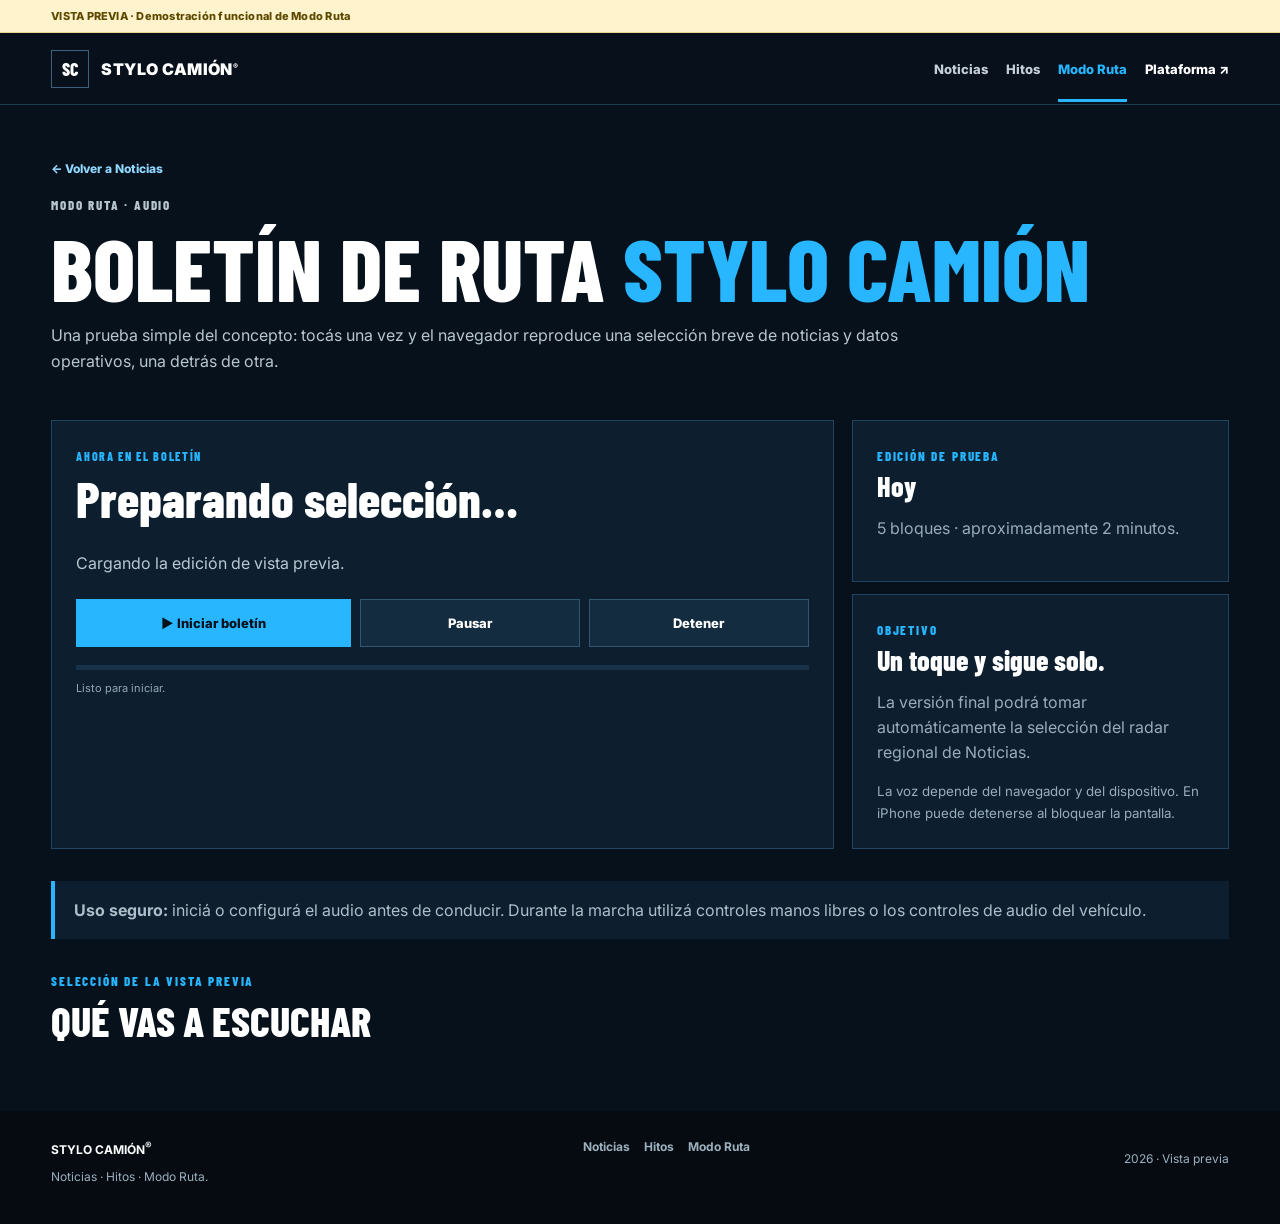
==== boletin.html @ 93ed9109 "Agregar vista previa funcional de Modo Ruta" ====
<!doctype html>
<html lang="es">
<head>
  <meta charset="utf-8">
  <meta name="viewport" content="width=device-width,initial-scale=1">
  <meta name="description" content="Vista previa del Modo Ruta de Stylo Camión Noticias.">
  <title>Modo Ruta · Stylo Camión® Noticias</title>
  <link rel="preconnect" href="https://fonts.googleapis.com">
  <link rel="preconnect" href="https://fonts.gstatic.com" crossorigin>
  <link href="https://fonts.googleapis.com/css2?family=Barlow+Condensed:wght@600;700;800&family=Inter:wght@400;500;600;700&display=swap" rel="stylesheet">
  <link rel="stylesheet" href="styles.css">
</head>
<body class="route-page">
  <div class="preview-note">VISTA PREVIA · Demostración funcional de Modo Ruta</div>
  <header class="topbar">
    <a class="brand" href="https://stylocamion.com/"><span class="brand-mark">SC</span><span>STYLO CAMIÓN<sup>®</sup></span></a>
    <nav class="menu" aria-label="Navegación de Noticias">
      <a href="index.html">Noticias</a>
      <a href="hitos.html">Hitos</a>
      <a href="boletin.html" class="active">Modo Ruta</a>
      <a class="menu-home" href="https://stylocamion.com/">Plataforma ↗</a>
    </nav>
  </header>

  <main>
    <section class="route-hero">
      <a class="back-link" href="index.html">← Volver a Noticias</a>
      <p class="eyebrow" style="margin-top:18px">MODO RUTA · AUDIO</p>
      <h1>Boletín de Ruta <span>Stylo Camión</span></h1>
      <p>Una prueba simple del concepto: tocás una vez y el navegador reproduce una selección breve de noticias y datos operativos, una detrás de otra.</p>
    </section>

    <section class="route-player" aria-label="Reproductor de Modo Ruta">
      <div class="route-console">
        <span class="route-now-label">AHORA EN EL BOLETÍN</span>
        <h2 class="route-now" id="routeNow">Preparando selección…</h2>
        <div class="route-meta" id="routeMeta"></div>
        <p class="route-summary" id="routeSummary">Cargando la edición de vista previa.</p>
        <div class="route-controls">
          <button type="button" class="route-primary" id="routePlay">▶ Iniciar boletín</button>
          <button type="button" id="routePause">Pausar</button>
          <button type="button" id="routeStop">Detener</button>
        </div>
        <div class="route-progress"><span id="routeProgress"></span></div>
        <div class="route-status" id="routeStatus">Listo para iniciar.</div>
      </div>

      <aside class="route-side">
        <section class="route-card">
          <span class="eyebrow">EDICIÓN DE PRUEBA</span>
          <strong id="routeEdition">Hoy</strong>
          <p id="routeDuration">5 bloques · aproximadamente 2 minutos.</p>
        </section>
        <section class="route-card">
          <span class="eyebrow">OBJETIVO</span>
          <strong>Un toque y sigue solo.</strong>
          <p>La versión final podrá tomar automáticamente la selección del radar regional de Noticias.</p>
          <small>La voz depende del navegador y del dispositivo. En iPhone puede detenerse al bloquear la pantalla.</small>
        </section>
      </aside>
    </section>

    <section class="route-safety">
      <div class="route-safety-inner"><strong>Uso seguro:</strong> iniciá o configurá el audio antes de conducir. Durante la marcha utilizá controles manos libres o los controles de audio del vehículo.</div>
    </section>

    <section class="route-playlist">
      <p class="eyebrow">SELECCIÓN DE LA VISTA PREVIA</p>
      <h2>Qué vas a escuchar</h2>
      <div class="route-list" id="routeList"></div>
    </section>
  </main>

  <footer>
    <div><strong>STYLO CAMIÓN<sup>®</sup></strong><p>Noticias · Hitos · Modo Ruta.</p></div>
    <div class="footer-links"><a href="index.html">Noticias</a><a href="hitos.html">Hitos</a><a href="boletin.html">Modo Ruta</a></div>
    <p>2026 · Vista previa</p>
  </footer>
  <script src="boletin.js"></script>
</body>
</html>
---- styles.css ----
:root{--ink:#08111b;--ink2:#102b42;--blue:#27b6ff;--paper:#f4f6f8;--line:#dce4e9;--muted:#61727e;--white:#fff}*{box-sizing:border-box}html{scroll-behavior:smooth}body{margin:0;font-family:Inter,Arial,sans-serif;background:var(--paper);color:#101820}.preview-note{padding:9px 4vw;background:#fff3cd;color:#5d4a00;border-bottom:1px solid #e9d68b;font-size:11px;font-weight:800;letter-spacing:.02em}.topbar{min-height:72px;padding:0 4vw;background:var(--ink);color:#fff;display:flex;align-items:center;justify-content:space-between;gap:24px;position:sticky;top:0;z-index:20;border-bottom:1px solid #1f3c52}.brand{display:flex;align-items:center;gap:12px;color:#fff;text-decoration:none;font-weight:900;letter-spacing:.03em;white-space:nowrap}.brand-mark{display:grid;place-items:center;width:38px;height:38px;border:1px solid #3b617b;font:800 18px 'Barlow Condensed',Arial}.brand sup{font-size:.48em}.menu{display:flex;gap:18px;align-items:center;white-space:nowrap}.menu a{color:#c4d0d9;text-decoration:none;font-size:13px;font-weight:800;padding:26px 0 22px;border-bottom:3px solid transparent}.menu a.active,.menu a:hover{color:var(--blue);border-bottom-color:var(--blue)}.menu .menu-home{color:#fff}.hero{padding:64px 4vw 48px;background:linear-gradient(135deg,var(--ink),var(--ink2));color:#fff;display:grid;grid-template-columns:minmax(0,1.4fr) minmax(280px,.6fr);gap:30px}.eyebrow{margin:0 0 10px;color:var(--blue);font:800 13px 'Barlow Condensed',Arial;letter-spacing:.14em}.hero h1,.milestone-hero h1{margin:0;font:800 clamp(50px,7vw,86px)/.92 'Barlow Condensed',Arial;text-transform:uppercase;max-width:1000px}.hero h1 span,.milestone-hero h1 span{color:var(--blue)}.hero .deck,.milestone-hero .deck{font-size:17px;line-height:1.65;color:#bdcad4;max-width:850px}.status{align-self:end;padding:22px;border:1px solid #31536d;background:#0b1b28}.status small{display:block;color:#8ca2b3;font-size:10px;font-weight:800;letter-spacing:.12em}.status strong{display:block;margin-top:8px;color:#fff;line-height:1.4}.status span{display:block;margin-top:9px;color:#95a9b7;font-size:12px;line-height:1.5}.trust{display:grid;grid-template-columns:repeat(4,1fr);background:#fff;border-bottom:1px solid var(--line)}.trust span{padding:16px 4vw;border-right:1px solid var(--line);font-size:12px}.trust b{color:var(--blue);margin-right:6px}.section{margin:28px 4vw}.section-head{display:flex;justify-content:space-between;gap:24px;align-items:end;margin-bottom:17px}.section-title{font:800 clamp(34px,4vw,52px)/.98 'Barlow Condensed',Arial;text-transform:uppercase;margin:0}.section-note{font-size:10px;font-weight:800;letter-spacing:.12em;color:#7a8a95;border:1px solid var(--line);padding:8px 10px;background:#fff}.radar-grid{display:grid;grid-template-columns:1.35fr 1fr 1fr;gap:14px}.radar-card{background:#fff;border:1px solid var(--line);padding:24px;min-height:250px;display:flex;flex-direction:column}.lead-card{background:linear-gradient(155deg,#0a1620,#102b42);color:#fff;border-color:#24445c}.radar-meta{display:flex;justify-content:space-between;gap:12px;font-size:10px;font-weight:800;letter-spacing:.08em;color:#7d8e99}.lead-card .radar-meta{color:#8ab7d1}.radar-card h3{font:800 clamp(30px,3.2vw,44px)/.98 'Barlow Condensed',Arial;margin:16px 0 12px}.radar-card p{margin:auto 0 0;color:var(--muted);font-size:13px;line-height:1.6}.lead-card p{color:#adc0cd}.route{padding:30px;background:linear-gradient(135deg,#07111b,#12344e);color:#fff;display:grid;grid-template-columns:1.4fr .6fr;gap:24px;align-items:center}.route h2{font:800 clamp(34px,4vw,52px)/.98 'Barlow Condensed',Arial;text-transform:uppercase;margin:0}.route p{color:#b9c8d3;line-height:1.6}.route-action{display:flex;flex-direction:column;gap:10px}.route-action small{color:#8ea4b4;font-size:11px;line-height:1.45}.button{display:inline-block;padding:13px 16px;background:var(--ink);color:#fff;text-decoration:none;font-weight:800;font-size:13px}.button.blue{background:var(--blue);color:#06111a}.button.secondary{background:#fff;color:var(--ink);border:1px solid #cbd6de}.tools{display:grid;grid-template-columns:repeat(3,1fr);gap:12px}.tool{background:#fff;border:1px solid var(--line);padding:21px;text-decoration:none;color:inherit;transition:transform .15s ease,border-color .15s ease}.tool:hover{transform:translateY(-2px);border-color:#9dcde6}.tool small{color:#7a8c98;font-weight:800}.tool strong{display:block;font:800 28px 'Barlow Condensed',Arial;margin:8px 0}.tool p{color:var(--muted);line-height:1.5;font-size:13px}.tool>span{display:block;margin-top:18px;color:#0b76ad;font-size:12px;font-weight:800}.interview{display:grid;grid-template-columns:1fr 1fr;background:#fff;border:1px solid var(--line);overflow:hidden}.interview-media{display:block;min-height:340px}.interview img{width:100%;height:100%;min-height:340px;object-fit:cover;display:block}.copy{padding:30px}.copy h2{font:800 clamp(36px,4vw,54px)/.98 'Barlow Condensed',Arial;margin:0 0 14px}.copy p{color:#52636f;line-height:1.65}.promo{display:grid;grid-template-columns:1fr auto;gap:22px;align-items:center;padding:26px;background:#fff;border:1px solid var(--line);border-left:4px solid var(--blue)}.promo h2{font:800 clamp(30px,3vw,44px)/1 'Barlow Condensed',Arial;margin:0}.promo p:not(.eyebrow){color:#60717d}.milestone-hero{padding:64px 4vw 46px;background:linear-gradient(135deg,var(--ink),var(--ink2));color:#fff}.history{padding:26px 4vw;display:grid;gap:18px}.history-card{display:grid;grid-template-columns:minmax(280px,.75fr) minmax(0,1.25fr);background:#fff;border:1px solid var(--line);overflow:hidden}.history-visual{min-height:300px;display:flex;flex-direction:column;justify-content:center;align-items:flex-start;padding:36px;background:linear-gradient(135deg,#0a1521,#173650);color:#fff;text-decoration:none}.history-visual span{font:800 clamp(40px,6vw,76px)/.9 'Barlow Condensed',Arial}.history-visual strong{font:800 clamp(58px,8vw,104px)/.8 'Barlow Condensed',Arial;color:var(--blue)}.history-visual small{margin-top:14px;letter-spacing:.14em}.history-visual.photo{padding:0}.history-visual.photo img{width:100%;height:100%;min-height:300px;object-fit:cover}.history-copy{padding:30px}.date{font:800 13px 'Barlow Condensed',Arial;letter-spacing:.14em;color:#6f818d}.history-copy h2{font:800 clamp(36px,4vw,54px)/.98 'Barlow Condensed',Arial;margin:8px 0 14px}.history-copy p{color:#52636f;line-height:1.65}.history-links{display:flex;gap:10px;flex-wrap:wrap;margin-top:18px}.closing{margin:0 4vw 44px;padding:30px;background:var(--ink);color:#fff}.closing h2{font:800 clamp(38px,4vw,58px)/.95 'Barlow Condensed',Arial;text-transform:uppercase;margin:0}.closing p{color:#afbdc8;line-height:1.6;max-width:900px}.route-page{background:#07111b;color:#fff;min-height:100vh}.route-hero{padding:52px 4vw 30px;max-width:1300px;margin:0 auto}.route-hero h1{font:800 clamp(52px,8vw,88px)/.9 'Barlow Condensed',Arial;text-transform:uppercase;margin:12px 0}.route-hero h1 span{color:var(--blue)}.route-hero p{color:#b8c6d0;line-height:1.6;max-width:850px}.back-link{color:#8fd7ff;text-decoration:none;font-size:12px;font-weight:800}.route-player{max-width:1300px;margin:0 auto;padding:0 4vw 32px;display:grid;grid-template-columns:minmax(0,1.35fr) minmax(280px,.65fr);gap:18px}.route-console,.route-card{background:#0d1f2e;border:1px solid #21445f;padding:24px}.route-now-label{color:var(--blue);font:800 12px 'Barlow Condensed',Arial;letter-spacing:.14em}.route-now{font:800 clamp(34px,4vw,50px)/1 'Barlow Condensed',Arial;margin:8px 0 12px}.route-summary{color:#b9c8d3;line-height:1.6}.route-meta{display:flex;gap:10px;flex-wrap:wrap;color:#8da4b4;font-size:11px}.route-controls{display:grid;grid-template-columns:1.25fr 1fr 1fr;gap:9px;margin-top:22px}.route-controls button{border:1px solid #315773;background:#142c3f;color:#fff;padding:15px 13px;font:800 13px Inter;cursor:pointer}.route-controls .route-primary{background:var(--blue);color:#06111a;border-color:var(--blue)}.route-controls button:disabled{opacity:.45;cursor:not-allowed}.route-progress{height:5px;background:#173248;margin-top:18px;overflow:hidden}.route-progress span{display:block;height:100%;width:0;background:var(--blue);transition:width .25s}.route-status{margin-top:11px;color:#91a7b6;font-size:11px}.route-side{display:grid;gap:12px}.route-card strong{display:block;font:800 28px/1 'Barlow Condensed',Arial;margin:7px 0}.route-card p,.route-card small{color:#98acba;line-height:1.55}.route-safety{max-width:1300px;margin:0 auto 34px;padding:0 4vw}.route-safety-inner{border-left:4px solid var(--blue);background:#0d1f2e;padding:17px 19px;color:#aebdca;line-height:1.55}.route-playlist{max-width:1300px;margin:0 auto;padding:0 4vw 56px}.route-playlist h2{font:800 42px/1 'Barlow Condensed',Arial;text-transform:uppercase;margin:0 0 14px}.route-list{display:grid;gap:10px}.route-item{display:grid;grid-template-columns:46px minmax(0,1fr);gap:14px;background:#0b1b29;border:1px solid #1c3a50;padding:15px}.route-item.active{border-color:var(--blue);background:#10283a}.route-number{font:800 26px 'Barlow Condensed',Arial;color:var(--blue)}.route-item h3{font:800 24px/1.05 'Barlow Condensed',Arial;margin:0}.route-item .meta{margin-top:6px;color:#8096a7;font-size:11px}footer{padding:28px 4vw;background:#050b11;color:#9db0be;display:flex;justify-content:space-between;align-items:flex-start;gap:20px;font-size:12px}footer strong{color:#fff}.footer-links{display:flex;gap:14px}.footer-links a{color:#9db0be;text-decoration:none;font-weight:700}.footer-links a:hover{color:var(--blue)}@media(max-width:900px){.hero,.route,.interview,.history-card,.route-player{grid-template-columns:1fr}.radar-grid{grid-template-columns:1fr 1fr}.lead-card{grid-column:1/-1}.trust{grid-template-columns:1fr 1fr}.tools{grid-template-columns:1fr}.promo{grid-template-columns:1fr}.history-visual{min-height:220px}.interview img{min-height:260px}.topbar{align-items:flex-start;flex-direction:column;padding-top:14px;padding-bottom:0;gap:8px}.menu{width:100%;overflow-x:auto;gap:18px;-webkit-overflow-scrolling:touch}.menu a{padding:12px 0 13px}.section-head{align-items:flex-start;flex-direction:column;gap:10px}}@media(max-width:600px){.hero,.milestone-hero{padding-top:40px}.hero h1,.milestone-hero h1{font-size:51px}.hero .deck{font-size:15px}.trust{grid-template-columns:1fr}.trust span{padding:13px 4vw}.section{margin-top:18px}.radar-grid{grid-template-columns:1fr}.lead-card{grid-column:auto}.radar-card{min-height:0}.copy,.history-copy{padding:22px}.history-links{flex-direction:column}.button{text-align:center}.route-controls{grid-template-columns:1fr}.route-action .button{width:100%}footer{flex-direction:column}.footer-links{flex-wrap:wrap}.preview-note{font-size:10px}}
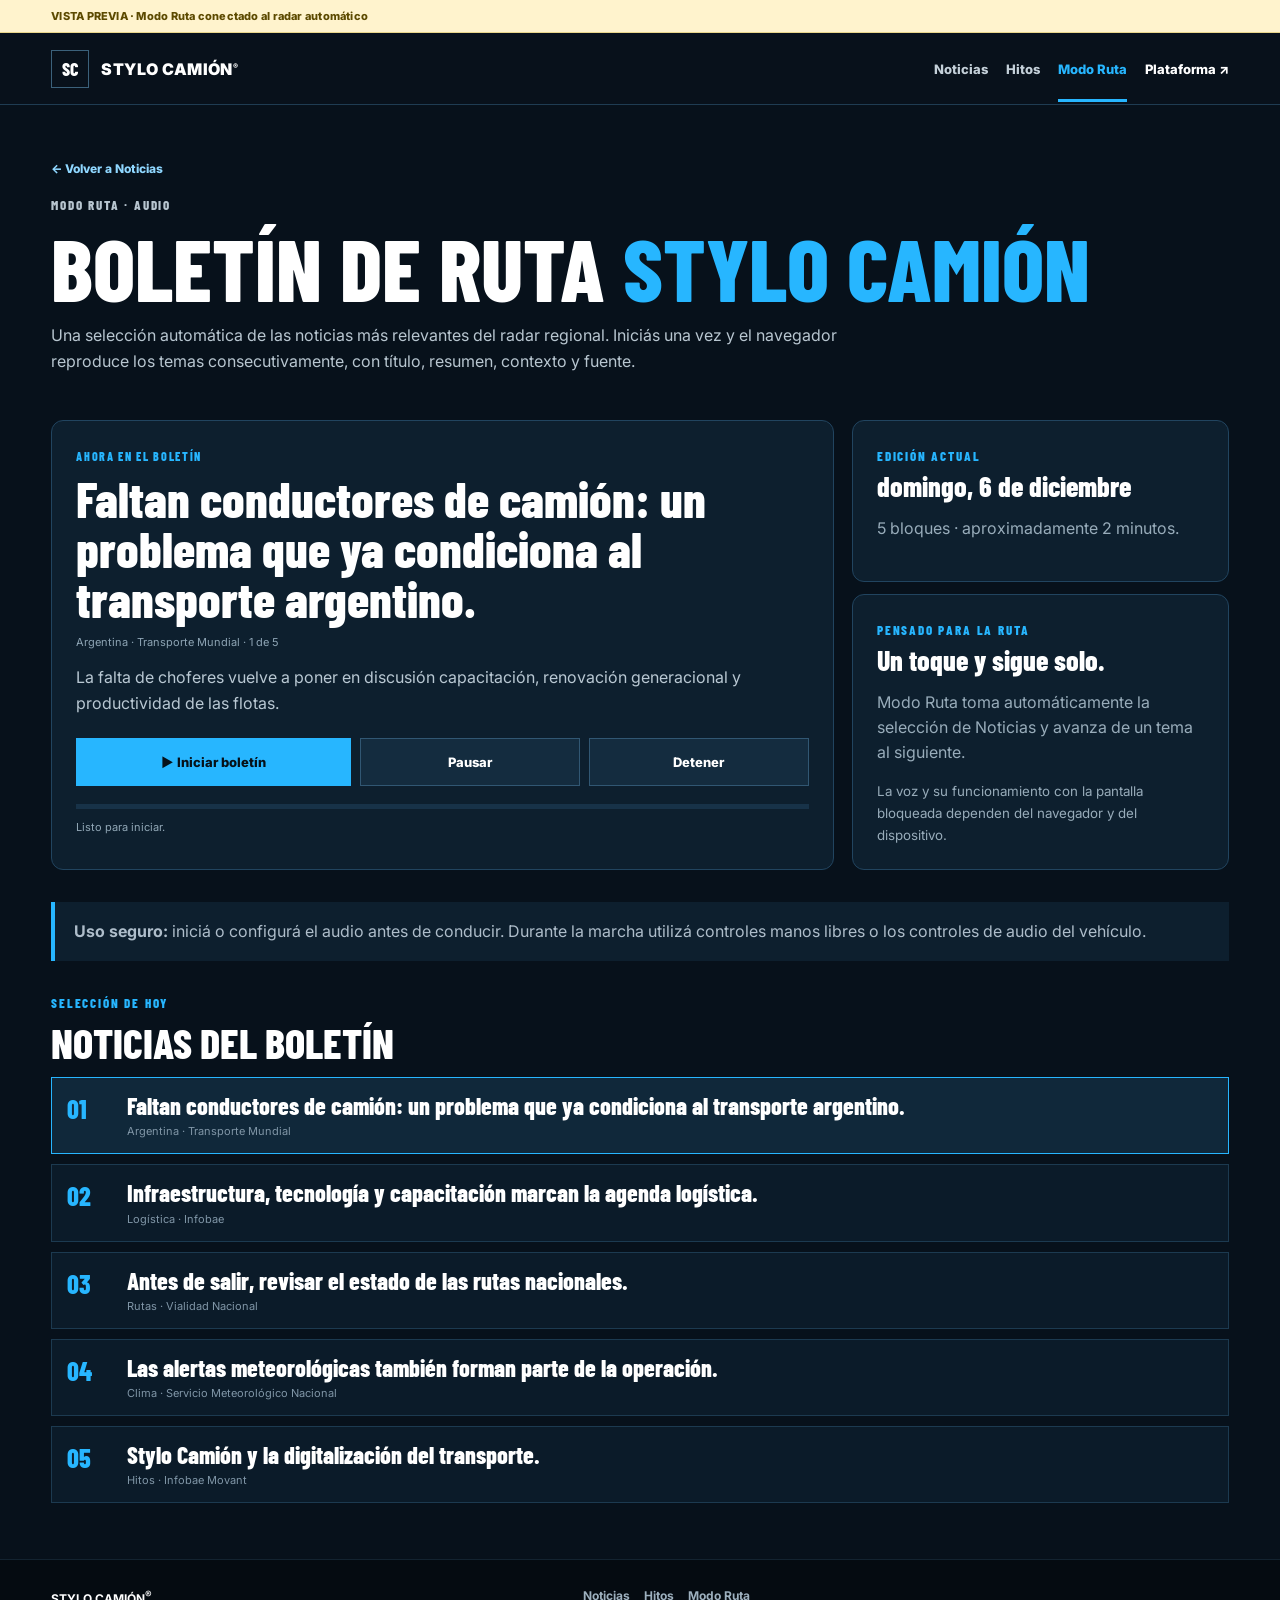
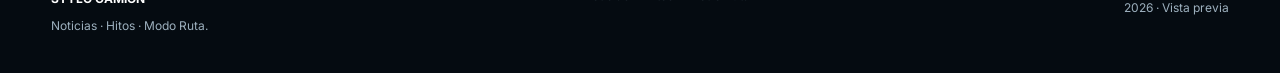
==== commit cefaa38a: "Pulir Modo Ruta y alinear con feed automático" ====
--- a/boletin.html
+++ b/boletin.html
@@ -3,15 +3,17 @@
 <head>
   <meta charset="utf-8">
   <meta name="viewport" content="width=device-width,initial-scale=1">
-  <meta name="description" content="Vista previa del Modo Ruta de Stylo Camión Noticias.">
+  <meta name="description" content="Modo Ruta de Stylo Camión Noticias: selección automática de noticias del transporte para escuchar en formato continuo.">
+  <meta name="theme-color" content="#07111b">
   <title>Modo Ruta · Stylo Camión® Noticias</title>
   <link rel="preconnect" href="https://fonts.googleapis.com">
   <link rel="preconnect" href="https://fonts.gstatic.com" crossorigin>
   <link href="https://fonts.googleapis.com/css2?family=Barlow+Condensed:wght@600;700;800&family=Inter:wght@400;500;600;700&display=swap" rel="stylesheet">
   <link rel="stylesheet" href="styles.css">
+  <link rel="stylesheet" href="polish.css">
 </head>
 <body class="route-page">
-  <div class="preview-note">VISTA PREVIA · Demostración funcional de Modo Ruta</div>
+  <div class="preview-note">VISTA PREVIA · Modo Ruta conectado al radar automático</div>
   <header class="topbar">
     <a class="brand" href="https://stylocamion.com/"><span class="brand-mark">SC</span><span>STYLO CAMIÓN<sup>®</sup></span></a>
     <nav class="menu" aria-label="Navegación de Noticias">
@@ -27,7 +29,7 @@
       <a class="back-link" href="index.html">← Volver a Noticias</a>
       <p class="eyebrow" style="margin-top:18px">MODO RUTA · AUDIO</p>
       <h1>Boletín de Ruta <span>Stylo Camión</span></h1>
-      <p>Una prueba simple del concepto: tocás una vez y el navegador reproduce una selección breve de noticias y datos operativos, una detrás de otra.</p>
+      <p>Una selección automática de las noticias más relevantes del radar regional. Iniciás una vez y el navegador reproduce los temas consecutivamente, con título, resumen, contexto y fuente.</p>
     </section>
 
     <section class="route-player" aria-label="Reproductor de Modo Ruta">
@@ -35,27 +37,27 @@
         <span class="route-now-label">AHORA EN EL BOLETÍN</span>
         <h2 class="route-now" id="routeNow">Preparando selección…</h2>
         <div class="route-meta" id="routeMeta"></div>
-        <p class="route-summary" id="routeSummary">Cargando la edición de vista previa.</p>
+        <p class="route-summary" id="routeSummary">Cargando la edición actual del radar regional.</p>
         <div class="route-controls">
           <button type="button" class="route-primary" id="routePlay">▶ Iniciar boletín</button>
           <button type="button" id="routePause">Pausar</button>
           <button type="button" id="routeStop">Detener</button>
         </div>
-        <div class="route-progress"><span id="routeProgress"></span></div>
-        <div class="route-status" id="routeStatus">Listo para iniciar.</div>
+        <div class="route-progress" aria-hidden="true"><span id="routeProgress"></span></div>
+        <div class="route-status" id="routeStatus" aria-live="polite">Listo para iniciar.</div>
       </div>
 
       <aside class="route-side">
         <section class="route-card">
-          <span class="eyebrow">EDICIÓN DE PRUEBA</span>
-          <strong id="routeEdition">Hoy</strong>
-          <p id="routeDuration">5 bloques · aproximadamente 2 minutos.</p>
+          <span class="eyebrow">EDICIÓN ACTUAL</span>
+          <strong id="routeEdition">Cargando…</strong>
+          <p id="routeDuration">Calculando duración aproximada.</p>
         </section>
         <section class="route-card">
-          <span class="eyebrow">OBJETIVO</span>
+          <span class="eyebrow">PENSADO PARA LA RUTA</span>
           <strong>Un toque y sigue solo.</strong>
-          <p>La versión final podrá tomar automáticamente la selección del radar regional de Noticias.</p>
-          <small>La voz depende del navegador y del dispositivo. En iPhone puede detenerse al bloquear la pantalla.</small>
+          <p>Modo Ruta toma automáticamente la selección de Noticias y avanza de un tema al siguiente.</p>
+          <small>La voz y su funcionamiento con la pantalla bloqueada dependen del navegador y del dispositivo.</small>
         </section>
       </aside>
     </section>
@@ -65,9 +67,9 @@
     </section>
 
     <section class="route-playlist">
-      <p class="eyebrow">SELECCIÓN DE LA VISTA PREVIA</p>
-      <h2>Qué vas a escuchar</h2>
-      <div class="route-list" id="routeList"></div>
+      <p class="eyebrow">SELECCIÓN DE HOY</p>
+      <h2>Noticias del boletín</h2>
+      <div class="route-list" id="routeList"><div class="route-loading">Cargando selección…</div></div>
     </section>
   </main>
 
--- a/styles.css
+++ b/styles.css
@@ -1 +1 @@
-:root{--ink:#08111b;--ink2:#102b42;--blue:#27b6ff;--paper:#f4f6f8;--line:#dce4e9;--muted:#61727e;--white:#fff}*{box-sizing:border-box}html{scroll-behavior:smooth}body{margin:0;font-family:Inter,Arial,sans-serif;background:var(--paper);color:#101820}.preview-note{padding:9px 4vw;background:#fff3cd;color:#5d4a00;border-bottom:1px solid #e9d68b;font-size:11px;font-weight:800;letter-spacing:.02em}.topbar{min-height:72px;padding:0 4vw;background:var(--ink);color:#fff;display:flex;align-items:center;justify-content:space-between;gap:24px;position:sticky;top:0;z-index:20;border-bottom:1px solid #1f3c52}.brand{display:flex;align-items:center;gap:12px;color:#fff;text-decoration:none;font-weight:900;letter-spacing:.03em;white-space:nowrap}.brand-mark{display:grid;place-items:center;width:38px;height:38px;border:1px solid #3b617b;font:800 18px 'Barlow Condensed',Arial}.brand sup{font-size:.48em}.menu{display:flex;gap:18px;align-items:center;white-space:nowrap}.menu a{color:#c4d0d9;text-decoration:none;font-size:13px;font-weight:800;padding:26px 0 22px;border-bottom:3px solid transparent}.menu a.active,.menu a:hover{color:var(--blue);border-bottom-color:var(--blue)}.menu .menu-home{color:#fff}.hero{padding:64px 4vw 48px;background:linear-gradient(135deg,var(--ink),var(--ink2));color:#fff;display:grid;grid-template-columns:minmax(0,1.4fr) minmax(280px,.6fr);gap:30px}.eyebrow{margin:0 0 10px;color:var(--blue);font:800 13px 'Barlow Condensed',Arial;letter-spacing:.14em}.hero h1,.milestone-hero h1{margin:0;font:800 clamp(50px,7vw,86px)/.92 'Barlow Condensed',Arial;text-transform:uppercase;max-width:1000px}.hero h1 span,.milestone-hero h1 span{color:var(--blue)}.hero .deck,.milestone-hero .deck{font-size:17px;line-height:1.65;color:#bdcad4;max-width:850px}.status{align-self:end;padding:22px;border:1px solid #31536d;background:#0b1b28}.status small{display:block;color:#8ca2b3;font-size:10px;font-weight:800;letter-spacing:.12em}.status strong{display:block;margin-top:8px;color:#fff;line-height:1.4}.status span{display:block;margin-top:9px;color:#95a9b7;font-size:12px;line-height:1.5}.trust{display:grid;grid-template-columns:repeat(4,1fr);background:#fff;border-bottom:1px solid var(--line)}.trust span{padding:16px 4vw;border-right:1px solid var(--line);font-size:12px}.trust b{color:var(--blue);margin-right:6px}.section{margin:28px 4vw}.section-head{display:flex;justify-content:space-between;gap:24px;align-items:end;margin-bottom:17px}.section-title{font:800 clamp(34px,4vw,52px)/.98 'Barlow Condensed',Arial;text-transform:uppercase;margin:0}.section-note{font-size:10px;font-weight:800;letter-spacing:.12em;color:#7a8a95;border:1px solid var(--line);padding:8px 10px;background:#fff}.radar-grid{display:grid;grid-template-columns:1.35fr 1fr 1fr;gap:14px}.radar-card{background:#fff;border:1px solid var(--line);padding:24px;min-height:250px;display:flex;flex-direction:column}.lead-card{background:linear-gradient(155deg,#0a1620,#102b42);color:#fff;border-color:#24445c}.radar-meta{display:flex;justify-content:space-between;gap:12px;font-size:10px;font-weight:800;letter-spacing:.08em;color:#7d8e99}.lead-card .radar-meta{color:#8ab7d1}.radar-card h3{font:800 clamp(30px,3.2vw,44px)/.98 'Barlow Condensed',Arial;margin:16px 0 12px}.radar-card p{margin:auto 0 0;color:var(--muted);font-size:13px;line-height:1.6}.lead-card p{color:#adc0cd}.route{padding:30px;background:linear-gradient(135deg,#07111b,#12344e);color:#fff;display:grid;grid-template-columns:1.4fr .6fr;gap:24px;align-items:center}.route h2{font:800 clamp(34px,4vw,52px)/.98 'Barlow Condensed',Arial;text-transform:uppercase;margin:0}.route p{color:#b9c8d3;line-height:1.6}.route-action{display:flex;flex-direction:column;gap:10px}.route-action small{color:#8ea4b4;font-size:11px;line-height:1.45}.button{display:inline-block;padding:13px 16px;background:var(--ink);color:#fff;text-decoration:none;font-weight:800;font-size:13px}.button.blue{background:var(--blue);color:#06111a}.button.secondary{background:#fff;color:var(--ink);border:1px solid #cbd6de}.tools{display:grid;grid-template-columns:repeat(3,1fr);gap:12px}.tool{background:#fff;border:1px solid var(--line);padding:21px;text-decoration:none;color:inherit;transition:transform .15s ease,border-color .15s ease}.tool:hover{transform:translateY(-2px);border-color:#9dcde6}.tool small{color:#7a8c98;font-weight:800}.tool strong{display:block;font:800 28px 'Barlow Condensed',Arial;margin:8px 0}.tool p{color:var(--muted);line-height:1.5;font-size:13px}.tool>span{display:block;margin-top:18px;color:#0b76ad;font-size:12px;font-weight:800}.interview{display:grid;grid-template-columns:1fr 1fr;background:#fff;border:1px solid var(--line);overflow:hidden}.interview-media{display:block;min-height:340px}.interview img{width:100%;height:100%;min-height:340px;object-fit:cover;display:block}.copy{padding:30px}.copy h2{font:800 clamp(36px,4vw,54px)/.98 'Barlow Condensed',Arial;margin:0 0 14px}.copy p{color:#52636f;line-height:1.65}.promo{display:grid;grid-template-columns:1fr auto;gap:22px;align-items:center;padding:26px;background:#fff;border:1px solid var(--line);border-left:4px solid var(--blue)}.promo h2{font:800 clamp(30px,3vw,44px)/1 'Barlow Condensed',Arial;margin:0}.promo p:not(.eyebrow){color:#60717d}.milestone-hero{padding:64px 4vw 46px;background:linear-gradient(135deg,var(--ink),var(--ink2));color:#fff}.history{padding:26px 4vw;display:grid;gap:18px}.history-card{display:grid;grid-template-columns:minmax(280px,.75fr) minmax(0,1.25fr);background:#fff;border:1px solid var(--line);overflow:hidden}.history-visual{min-height:300px;display:flex;flex-direction:column;justify-content:center;align-items:flex-start;padding:36px;background:linear-gradient(135deg,#0a1521,#173650);color:#fff;text-decoration:none}.history-visual span{font:800 clamp(40px,6vw,76px)/.9 'Barlow Condensed',Arial}.history-visual strong{font:800 clamp(58px,8vw,104px)/.8 'Barlow Condensed',Arial;color:var(--blue)}.history-visual small{margin-top:14px;letter-spacing:.14em}.history-visual.photo{padding:0}.history-visual.photo img{width:100%;height:100%;min-height:300px;object-fit:cover}.history-copy{padding:30px}.date{font:800 13px 'Barlow Condensed',Arial;letter-spacing:.14em;color:#6f818d}.history-copy h2{font:800 clamp(36px,4vw,54px)/.98 'Barlow Condensed',Arial;margin:8px 0 14px}.history-copy p{color:#52636f;line-height:1.65}.history-links{display:flex;gap:10px;flex-wrap:wrap;margin-top:18px}.closing{margin:0 4vw 44px;padding:30px;background:var(--ink);color:#fff}.closing h2{font:800 clamp(38px,4vw,58px)/.95 'Barlow Condensed',Arial;text-transform:uppercase;margin:0}.closing p{color:#afbdc8;line-height:1.6;max-width:900px}.route-page{background:#07111b;color:#fff;min-height:100vh}.route-hero{padding:52px 4vw 30px;max-width:1300px;margin:0 auto}.route-hero h1{font:800 clamp(52px,8vw,88px)/.9 'Barlow Condensed',Arial;text-transform:uppercase;margin:12px 0}.route-hero h1 span{color:var(--blue)}.route-hero p{color:#b8c6d0;line-height:1.6;max-width:850px}.back-link{color:#8fd7ff;text-decoration:none;font-size:12px;font-weight:800}.route-player{max-width:1300px;margin:0 auto;padding:0 4vw 32px;display:grid;grid-template-columns:minmax(0,1.35fr) minmax(280px,.65fr);gap:18px}.route-console,.route-card{background:#0d1f2e;border:1px solid #21445f;padding:24px}.route-now-label{color:var(--blue);font:800 12px 'Barlow Condensed',Arial;letter-spacing:.14em}.route-now{font:800 clamp(34px,4vw,50px)/1 'Barlow Condensed',Arial;margin:8px 0 12px}.route-summary{color:#b9c8d3;line-height:1.6}.route-meta{display:flex;gap:10px;flex-wrap:wrap;color:#8da4b4;font-size:11px}.route-controls{display:grid;grid-template-columns:1.25fr 1fr 1fr;gap:9px;margin-top:22px}.route-controls button{border:1px solid #315773;background:#142c3f;color:#fff;padding:15px 13px;font:800 13px Inter;cursor:pointer}.route-controls .route-primary{background:var(--blue);color:#06111a;border-color:var(--blue)}.route-controls button:disabled{opacity:.45;cursor:not-allowed}.route-progress{height:5px;background:#173248;margin-top:18px;overflow:hidden}.route-progress span{display:block;height:100%;width:0;background:var(--blue);transition:width .25s}.route-status{margin-top:11px;color:#91a7b6;font-size:11px}.route-side{display:grid;gap:12px}.route-card strong{display:block;font:800 28px/1 'Barlow Condensed',Arial;margin:7px 0}.route-card p,.route-card small{color:#98acba;line-height:1.55}.route-safety{max-width:1300px;margin:0 auto 34px;padding:0 4vw}.route-safety-inner{border-left:4px solid var(--blue);background:#0d1f2e;padding:17px 19px;color:#aebdca;line-height:1.55}.route-playlist{max-width:1300px;margin:0 auto;padding:0 4vw 56px}.route-playlist h2{font:800 42px/1 'Barlow Condensed',Arial;text-transform:uppercase;margin:0 0 14px}.route-list{display:grid;gap:10px}.route-item{display:grid;grid-template-columns:46px minmax(0,1fr);gap:14px;background:#0b1b29;border:1px solid #1c3a50;padding:15px}.route-item.active{border-color:var(--blue);background:#10283a}.route-number{font:800 26px 'Barlow Condensed',Arial;color:var(--blue)}.route-item h3{font:800 24px/1.05 'Barlow Condensed',Arial;margin:0}.route-item .meta{margin-top:6px;color:#8096a7;font-size:11px}footer{padding:28px 4vw;background:#050b11;color:#9db0be;display:flex;justify-content:space-between;align-items:flex-start;gap:20px;font-size:12px}footer strong{color:#fff}.footer-links{display:flex;gap:14px}.footer-links a{color:#9db0be;text-decoration:none;font-weight:700}.footer-links a:hover{color:var(--blue)}@media(max-width:900px){.hero,.route,.interview,.history-card,.route-player{grid-template-columns:1fr}.radar-grid{grid-template-columns:1fr 1fr}.lead-card{grid-column:1/-1}.trust{grid-template-columns:1fr 1fr}.tools{grid-template-columns:1fr}.promo{grid-template-columns:1fr}.history-visual{min-height:220px}.interview img{min-height:260px}.topbar{align-items:flex-start;flex-direction:column;padding-top:14px;padding-bottom:0;gap:8px}.menu{width:100%;overflow-x:auto;gap:18px;-webkit-overflow-scrolling:touch}.menu a{padding:12px 0 13px}.section-head{align-items:flex-start;flex-direction:column;gap:10px}}@media(max-width:600px){.hero,.milestone-hero{padding-top:40px}.hero h1,.milestone-hero h1{font-size:51px}.hero .deck{font-size:15px}.trust{grid-template-columns:1fr}.trust span{padding:13px 4vw}.section{margin-top:18px}.radar-grid{grid-template-columns:1fr}.lead-card{grid-column:auto}.radar-card{min-height:0}.copy,.history-copy{padding:22px}.history-links{flex-direction:column}.button{text-align:center}.route-controls{grid-template-columns:1fr}.route-action .button{width:100%}footer{flex-direction:column}.footer-links{flex-wrap:wrap}.preview-note{font-size:10px}}+:root{--ink:#08111b;--ink2:#102b42;--blue:#27b6ff;--paper:#f4f6f8;--line:#dce4e9;--muted:#61727e;--white:#fff}*{box-sizing:border-box}html{scroll-behavior:smooth}body{margin:0;font-family:Inter,Arial,sans-serif;background:var(--paper);color:#101820}.preview-note{padding:9px 4vw;background:#fff3cd;color:#5d4a00;border-bottom:1px solid #e9d68b;font-size:11px;font-weight:800;letter-spacing:.02em}.topbar{min-height:72px;padding:0 4vw;background:var(--ink);color:#fff;display:flex;align-items:center;justify-content:space-between;gap:24px;position:sticky;top:0;z-index:20;border-bottom:1px solid #1f3c52}.brand{display:flex;align-items:center;gap:12px;color:#fff;text-decoration:none;font-weight:900;letter-spacing:.03em;white-space:nowrap}.brand-mark{display:grid;place-items:center;width:38px;height:38px;border:1px solid #3b617b;font:800 18px 'Barlow Condensed',Arial}.brand sup{font-size:.48em}.menu{display:flex;gap:18px;align-items:center;white-space:nowrap}.menu a{color:#c4d0d9;text-decoration:none;font-size:13px;font-weight:800;padding:26px 0 22px;border-bottom:3px solid transparent}.menu a.active,.menu a:hover{color:var(--blue);border-bottom-color:var(--blue)}.menu .menu-home{color:#fff}.hero{padding:64px 4vw 48px;background:linear-gradient(135deg,var(--ink),var(--ink2));color:#fff;display:grid;grid-template-columns:minmax(0,1.4fr) minmax(280px,.6fr);gap:30px}.eyebrow{margin:0 0 10px;color:var(--blue);font:800 13px 'Barlow Condensed',Arial;letter-spacing:.14em}.hero h1,.milestone-hero h1{margin:0;font:800 clamp(50px,7vw,86px)/.92 'Barlow Condensed',Arial;text-transform:uppercase;max-width:1000px}.hero h1 span,.milestone-hero h1 span{color:var(--blue)}.hero .deck,.milestone-hero .deck{font-size:17px;line-height:1.65;color:#bdcad4;max-width:850px}.status{align-self:end;padding:22px;border:1px solid #31536d;background:#0b1b28}.status small{display:block;color:#8ca2b3;font-size:10px;font-weight:800;letter-spacing:.12em}.status strong{display:block;margin-top:8px;color:#fff;line-height:1.4}.status span{display:block;margin-top:9px;color:#95a9b7;font-size:12px;line-height:1.5}.trust{display:grid;grid-template-columns:repeat(4,1fr);background:#fff;border-bottom:1px solid var(--line)}.trust span{padding:16px 4vw;border-right:1px solid var(--line);font-size:12px}.trust b{color:var(--blue);margin-right:6px}.section{margin:28px 4vw}.section-head{display:flex;justify-content:space-between;gap:24px;align-items:end;margin-bottom:17px}.section-title{font:800 clamp(34px,4vw,52px)/.98 'Barlow Condensed',Arial;text-transform:uppercase;margin:0}.section-note{font-size:10px;font-weight:800;letter-spacing:.12em;color:#7a8a95;border:1px solid var(--line);padding:8px 10px;background:#fff}.radar-grid{display:grid;grid-template-columns:1.35fr 1fr 1fr;gap:14px}.radar-card{background:#fff;border:1px solid var(--line);padding:24px;min-height:250px;display:flex;flex-direction:column;text-decoration:none;color:inherit}.lead-card{background:linear-gradient(155deg,#0a1620,#102b42);color:#fff;border-color:#24445c}.radar-meta{display:flex;justify-content:space-between;gap:12px;font-size:10px;font-weight:800;letter-spacing:.08em;color:#7d8e99}.lead-card .radar-meta{color:#8ab7d1}.radar-card h3{font:800 clamp(30px,3.2vw,44px)/.98 'Barlow Condensed',Arial;margin:16px 0 12px}.radar-card p{margin:auto 0 0;color:var(--muted);font-size:13px;line-height:1.6}.radar-card small{margin-top:16px;color:#83929c;font-size:10px;font-weight:700}.lead-card p{color:#adc0cd}.route{padding:30px;background:linear-gradient(135deg,#07111b,#12344e);color:#fff;display:grid;grid-template-columns:1.4fr .6fr;gap:24px;align-items:center}.route h2{font:800 clamp(34px,4vw,52px)/.98 'Barlow Condensed',Arial;text-transform:uppercase;margin:0}.route p{color:#b9c8d3;line-height:1.6}.route-action{display:flex;flex-direction:column;gap:10px}.route-action small{color:#8ea4b4;font-size:11px;line-height:1.45}.button{display:inline-block;padding:13px 16px;background:var(--ink);color:#fff;text-decoration:none;font-weight:800;font-size:13px}.button.blue{background:var(--blue);color:#06111a}.button.secondary{background:#fff;color:var(--ink);border:1px solid #cbd6de}.tools{display:grid;grid-template-columns:repeat(3,1fr);gap:12px}.tool{background:#fff;border:1px solid var(--line);padding:21px;text-decoration:none;color:inherit;transition:transform .15s ease,border-color .15s ease}.tool:hover{transform:translateY(-2px);border-color:#9dcde6}.tool small{color:#7a8c98;font-weight:800}.tool strong{display:block;font:800 28px 'Barlow Condensed',Arial;margin:8px 0}.tool p{color:var(--muted);line-height:1.5;font-size:13px}.tool>span{display:block;margin-top:18px;color:#0b76ad;font-size:12px;font-weight:800}.interview{display:grid;grid-template-columns:1fr 1fr;background:#fff;border:1px solid var(--line);overflow:hidden}.interview-media{display:block;min-height:340px}.interview img{width:100%;height:100%;min-height:340px;object-fit:cover;display:block}.copy{padding:30px}.copy h2{font:800 clamp(36px,4vw,54px)/.98 'Barlow Condensed',Arial;margin:0 0 14px}.copy p{color:#52636f;line-height:1.65}.promo{display:grid;grid-template-columns:1fr auto;gap:22px;align-items:center;padding:26px;background:#fff;border:1px solid var(--line);border-left:4px solid var(--blue)}.promo h2{font:800 clamp(30px,3vw,44px)/1 'Barlow Condensed',Arial;margin:0}.promo p:not(.eyebrow){color:#60717d}.sponsors{margin-top:34px;margin-bottom:0;padding:28px;background:#eef2f5;border-top:1px solid var(--line)}.sponsors-head{display:flex;justify-content:space-between;gap:20px;align-items:end;margin-bottom:18px}.sponsors-head h2{margin:0;font:800 clamp(32px,3vw,44px)/1 'Barlow Condensed',Arial;text-transform:uppercase}.sponsors-head>span{font-size:11px;color:#74848f}.sponsors-grid{display:grid;grid-template-columns:1.2fr 1.2fr 1fr;gap:12px}.sponsor-card{background:#fff;border:1px solid #d5dee4;padding:20px;text-decoration:none;color:#111820;min-height:128px;display:flex;flex-direction:column;justify-content:center;transition:transform .15s ease,border-color .15s ease}.sponsor-card:hover{transform:translateY(-2px);border-color:#9ecde6}.sponsor-card small{font-size:9px;font-weight:800;letter-spacing:.12em;color:#81909a}.sponsor-card strong{font:800 30px/1 'Barlow Condensed',Arial;margin:8px 0}.sponsor-card span{font-size:11px;color:#60717d}.sponsor-main{border-top:3px solid var(--blue)}.milestone-hero{padding:64px 4vw 46px;background:linear-gradient(135deg,var(--ink),var(--ink2));color:#fff}.history{padding:26px 4vw;display:grid;gap:18px}.history-card{display:grid;grid-template-columns:minmax(280px,.75fr) minmax(0,1.25fr);background:#fff;border:1px solid var(--line);overflow:hidden}.history-visual{min-height:300px;display:flex;flex-direction:column;justify-content:center;align-items:flex-start;padding:36px;background:linear-gradient(135deg,#0a1521,#173650);color:#fff;text-decoration:none}.history-visual span{font:800 clamp(40px,6vw,76px)/.9 'Barlow Condensed',Arial}.history-visual strong{font:800 clamp(58px,8vw,104px)/.8 'Barlow Condensed',Arial;color:var(--blue)}.history-visual small{margin-top:14px;letter-spacing:.14em}.history-visual.photo{padding:0}.history-visual.photo img{width:100%;height:100%;min-height:300px;object-fit:cover}.history-copy{padding:30px}.date{font:800 13px 'Barlow Condensed',Arial;letter-spacing:.14em;color:#6f818d}.history-copy h2{font:800 clamp(36px,4vw,54px)/.98 'Barlow Condensed',Arial;margin:8px 0 14px}.history-copy p{color:#52636f;line-height:1.65}.history-links{display:flex;gap:10px;flex-wrap:wrap;margin-top:18px}.closing{margin:0 4vw 44px;padding:30px;background:var(--ink);color:#fff}.closing h2{font:800 clamp(38px,4vw,58px)/.95 'Barlow Condensed',Arial;text-transform:uppercase;margin:0}.closing p{color:#afbdc8;line-height:1.6;max-width:900px}.route-page{background:#07111b;color:#fff;min-height:100vh}.route-hero{padding:52px 4vw 30px;max-width:1300px;margin:0 auto}.route-hero h1{font:800 clamp(52px,8vw,88px)/.9 'Barlow Condensed',Arial;text-transform:uppercase;margin:12px 0}.route-hero h1 span{color:var(--blue)}.route-hero p{color:#b8c6d0;line-height:1.6;max-width:850px}.back-link{color:#8fd7ff;text-decoration:none;font-size:12px;font-weight:800}.route-player{max-width:1300px;margin:0 auto;padding:0 4vw 32px;display:grid;grid-template-columns:minmax(0,1.35fr) minmax(280px,.65fr);gap:18px}.route-console,.route-card{background:#0d1f2e;border:1px solid #21445f;padding:24px}.route-now-label{color:var(--blue);font:800 12px 'Barlow Condensed',Arial;letter-spacing:.14em}.route-now{font:800 clamp(34px,4vw,50px)/1 'Barlow Condensed',Arial;margin:8px 0 12px}.route-summary{color:#b9c8d3;line-height:1.6}.route-meta{display:flex;gap:10px;flex-wrap:wrap;color:#8da4b4;font-size:11px}.route-controls{display:grid;grid-template-columns:1.25fr 1fr 1fr;gap:9px;margin-top:22px}.route-controls button{border:1px solid #315773;background:#142c3f;color:#fff;padding:15px 13px;font:800 13px Inter;cursor:pointer}.route-controls .route-primary{background:var(--blue);color:#06111a;border-color:var(--blue)}.route-controls button:disabled{opacity:.45;cursor:not-allowed}.route-progress{height:5px;background:#173248;margin-top:18px;overflow:hidden}.route-progress span{display:block;height:100%;width:0;background:var(--blue);transition:width .25s}.route-status{margin-top:11px;color:#91a7b6;font-size:11px}.route-side{display:grid;gap:12px}.route-card strong{display:block;font:800 28px/1 'Barlow Condensed',Arial;margin:7px 0}.route-card p,.route-card small{color:#98acba;line-height:1.55}.route-safety{max-width:1300px;margin:0 auto 34px;padding:0 4vw}.route-safety-inner{border-left:4px solid var(--blue);background:#0d1f2e;padding:17px 19px;color:#aebdca;line-height:1.55}.route-playlist{max-width:1300px;margin:0 auto;padding:0 4vw 56px}.route-playlist h2{font:800 42px/1 'Barlow Condensed',Arial;text-transform:uppercase;margin:0 0 14px}.route-list{display:grid;gap:10px}.route-item{display:grid;grid-template-columns:46px minmax(0,1fr);gap:14px;background:#0b1b29;border:1px solid #1c3a50;padding:15px}.route-item.active{border-color:var(--blue);background:#10283a}.route-number{font:800 26px 'Barlow Condensed',Arial;color:var(--blue)}.route-item h3{font:800 24px/1.05 'Barlow Condensed',Arial;margin:0}.route-item .meta{margin-top:6px;color:#8096a7;font-size:11px}footer{padding:28px 4vw;background:#050b11;color:#9db0be;display:flex;justify-content:space-between;align-items:flex-start;gap:20px;font-size:12px}footer strong{color:#fff}.footer-links{display:flex;gap:14px}.footer-links a{color:#9db0be;text-decoration:none;font-weight:700}.footer-links a:hover{color:var(--blue)}@media(max-width:900px){.hero,.route,.interview,.history-card,.route-player{grid-template-columns:1fr}.radar-grid{grid-template-columns:1fr 1fr}.lead-card{grid-column:1/-1}.trust{grid-template-columns:1fr 1fr}.tools{grid-template-columns:1fr}.promo{grid-template-columns:1fr}.sponsors-grid{grid-template-columns:1fr 1fr}.sponsors-head{align-items:flex-start;flex-direction:column}.history-visual{min-height:220px}.interview img{min-height:260px}.topbar{align-items:flex-start;flex-direction:column;padding-top:14px;padding-bottom:0;gap:8px}.menu{width:100%;overflow-x:auto;gap:18px;-webkit-overflow-scrolling:touch}.menu a{padding:12px 0 13px}.section-head{align-items:flex-start;flex-direction:column;gap:10px}}@media(max-width:600px){.hero,.milestone-hero{padding-top:40px}.hero h1,.milestone-hero h1{font-size:51px}.hero .deck{font-size:15px}.trust{grid-template-columns:1fr}.trust span{padding:13px 4vw}.section{margin-top:18px}.radar-grid{grid-template-columns:1fr}.lead-card{grid-column:auto}.radar-card{min-height:0}.copy,.history-copy{padding:22px}.history-links{flex-direction:column}.button{text-align:center}.route-controls{grid-template-columns:1fr}.route-action .button{width:100%}.sponsors-grid{grid-template-columns:1fr}.sponsor-card{min-height:108px}footer{flex-direction:column}.footer-links{flex-wrap:wrap}.preview-note{font-size:10px}}
--- a/polish.css
+++ b/polish.css
@@ -0,0 +1,26 @@
+/* Pulido visual final · Stylo Camión Noticias */
+a:focus-visible,button:focus-visible{outline:3px solid #27b6ff;outline-offset:3px}
+.radar-card,.tool,.interview,.promo,.route,.status,.sponsor-card,.history-card,.route-console,.route-card{border-radius:12px}
+.radar-card,.tool,.promo,.sponsor-card,.history-card{box-shadow:0 8px 24px rgba(8,17,27,.045)}
+.radar-card,.tool,.sponsor-card{transition:transform .18s ease,border-color .18s ease,box-shadow .18s ease}
+.radar-card:hover,.tool:hover,.sponsor-card:hover{transform:translateY(-3px);box-shadow:0 14px 32px rgba(8,17,27,.09)}
+.button{border-radius:8px;transition:transform .16s ease,filter .16s ease}
+.button:hover{transform:translateY(-1px);filter:brightness(1.04)}
+.section-note{border-radius:999px}
+.status{box-shadow:inset 0 0 0 1px rgba(255,255,255,.015)}
+.interview,.history-card{isolation:isolate}
+.interview-media img{transition:transform .45s ease}.interview-media:hover img{transform:scale(1.015)}
+.sponsors{border-radius:16px 16px 0 0;padding:30px;background:linear-gradient(180deg,#eef2f5 0%,#e9eef2 100%)}
+.sponsors-head{padding-bottom:4px}.sponsors-head>span{max-width:320px;text-align:right;line-height:1.45}
+.sponsors-grid{gap:14px;align-items:stretch}
+.sponsor-card{padding:0;min-height:190px;overflow:hidden;background:#fff;justify-content:space-between;border-top:1px solid #d5dee4}
+.sponsor-card.sponsor-main{border-top:3px solid #27b6ff}
+.sponsor-logo-wrap{height:132px;display:flex;align-items:center;justify-content:center;padding:20px 24px;background:#fff}
+.sponsor-logo-wrap img{display:block;width:100%;height:100%;object-fit:contain;max-width:520px}
+.sponsor-copy{border-top:1px solid #edf1f4;padding:14px 18px 15px;display:flex;align-items:center;justify-content:space-between;gap:14px;background:#fbfcfd}
+.sponsor-copy small{font-size:9px;font-weight:800;letter-spacing:.12em;color:#81909a;white-space:nowrap}
+.sponsor-copy span{font-size:11px;color:#60717d;text-align:right}.sponsor-copy b{color:#0b76ad}
+footer{border-top:1px solid #132330}
+@media(max-width:900px){.sponsors-head>span{text-align:left}.sponsor-logo-wrap{height:125px}.sponsor-copy{align-items:flex-start;flex-direction:column;gap:6px}.sponsor-copy span{text-align:left}}
+@media(max-width:600px){.radar-card,.tool,.interview,.promo,.route,.status,.sponsor-card,.history-card,.route-console,.route-card{border-radius:10px}.sponsors{padding:22px 16px}.sponsor-card{min-height:164px}.sponsor-logo-wrap{height:112px;padding:16px 18px}.sponsor-copy{padding:12px 14px}.sponsors-head h2{font-size:36px}}
+@media(prefers-reduced-motion:reduce){*{scroll-behavior:auto!important;transition:none!important}.interview-media:hover img{transform:none}}
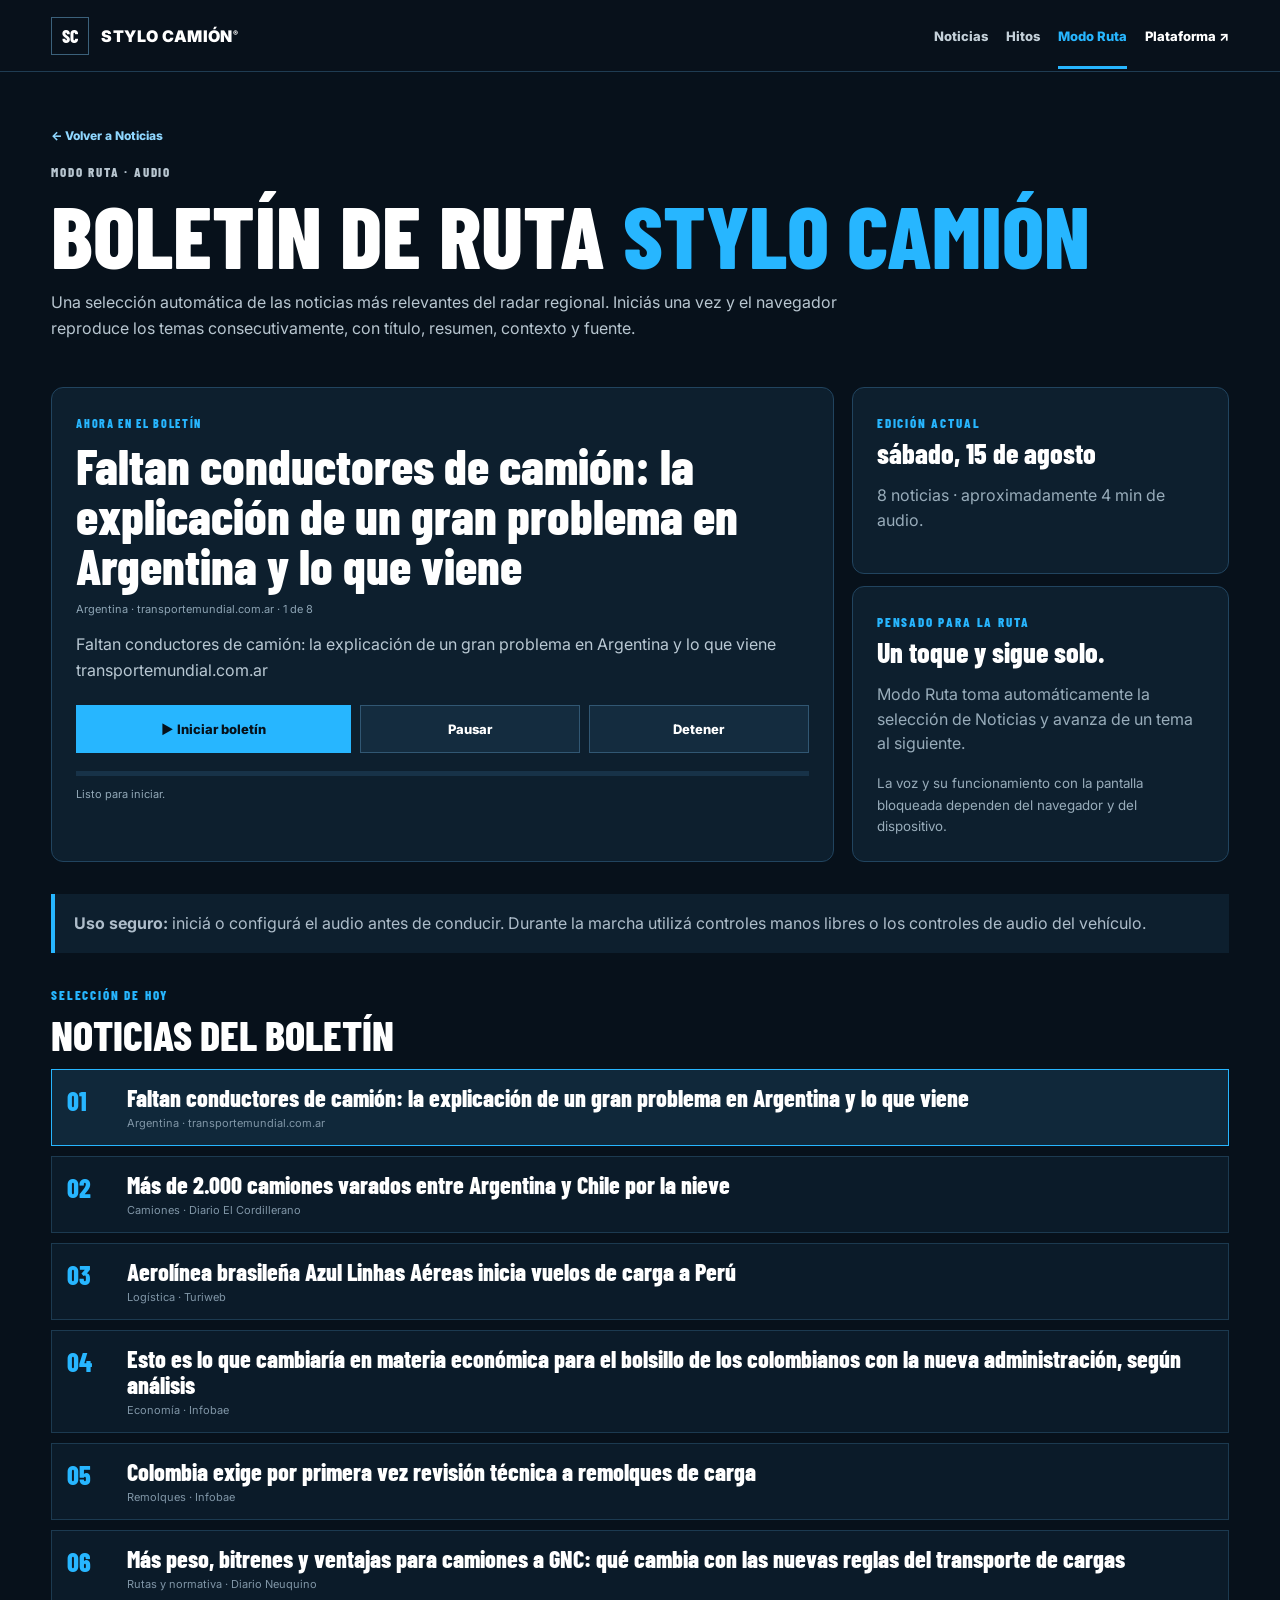
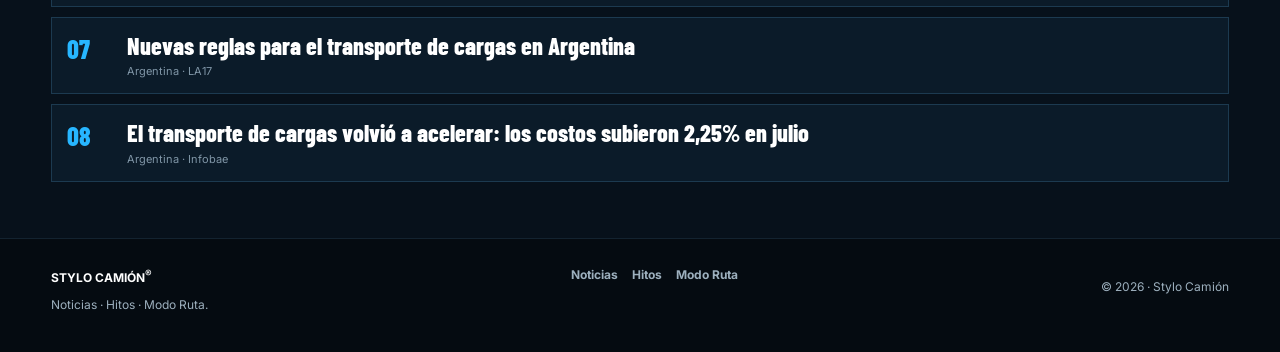
==== commit f22d4079: "Preparar Modo Ruta para producción" ====
--- a/boletin.html
+++ b/boletin.html
@@ -13,7 +13,6 @@
   <link rel="stylesheet" href="polish.css">
 </head>
 <body class="route-page">
-  <div class="preview-note">VISTA PREVIA · Modo Ruta conectado al radar automático</div>
   <header class="topbar">
     <a class="brand" href="https://stylocamion.com/"><span class="brand-mark">SC</span><span>STYLO CAMIÓN<sup>®</sup></span></a>
     <nav class="menu" aria-label="Navegación de Noticias">
@@ -76,7 +75,7 @@
   <footer>
     <div><strong>STYLO CAMIÓN<sup>®</sup></strong><p>Noticias · Hitos · Modo Ruta.</p></div>
     <div class="footer-links"><a href="index.html">Noticias</a><a href="hitos.html">Hitos</a><a href="boletin.html">Modo Ruta</a></div>
-    <p>2026 · Vista previa</p>
+    <p>© 2026 · Stylo Camión</p>
   </footer>
   <script src="boletin.js"></script>
 </body>
